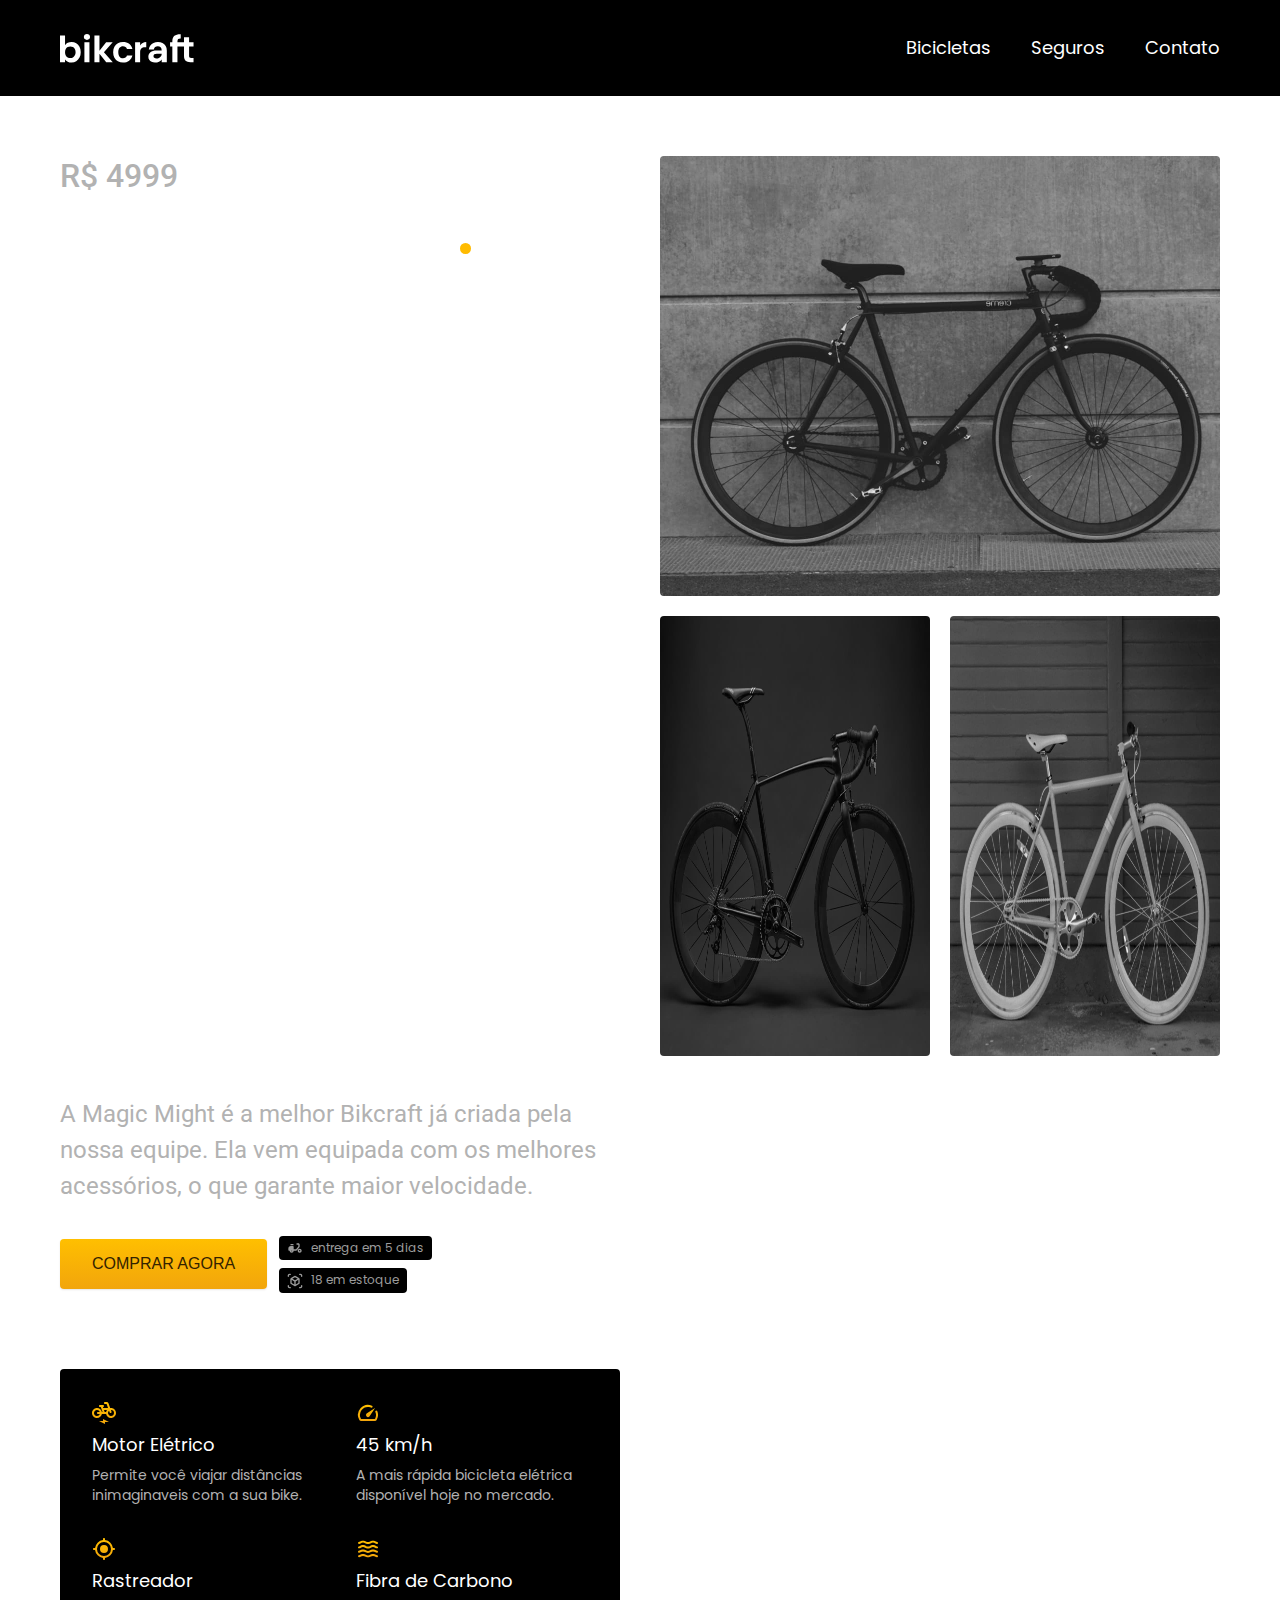
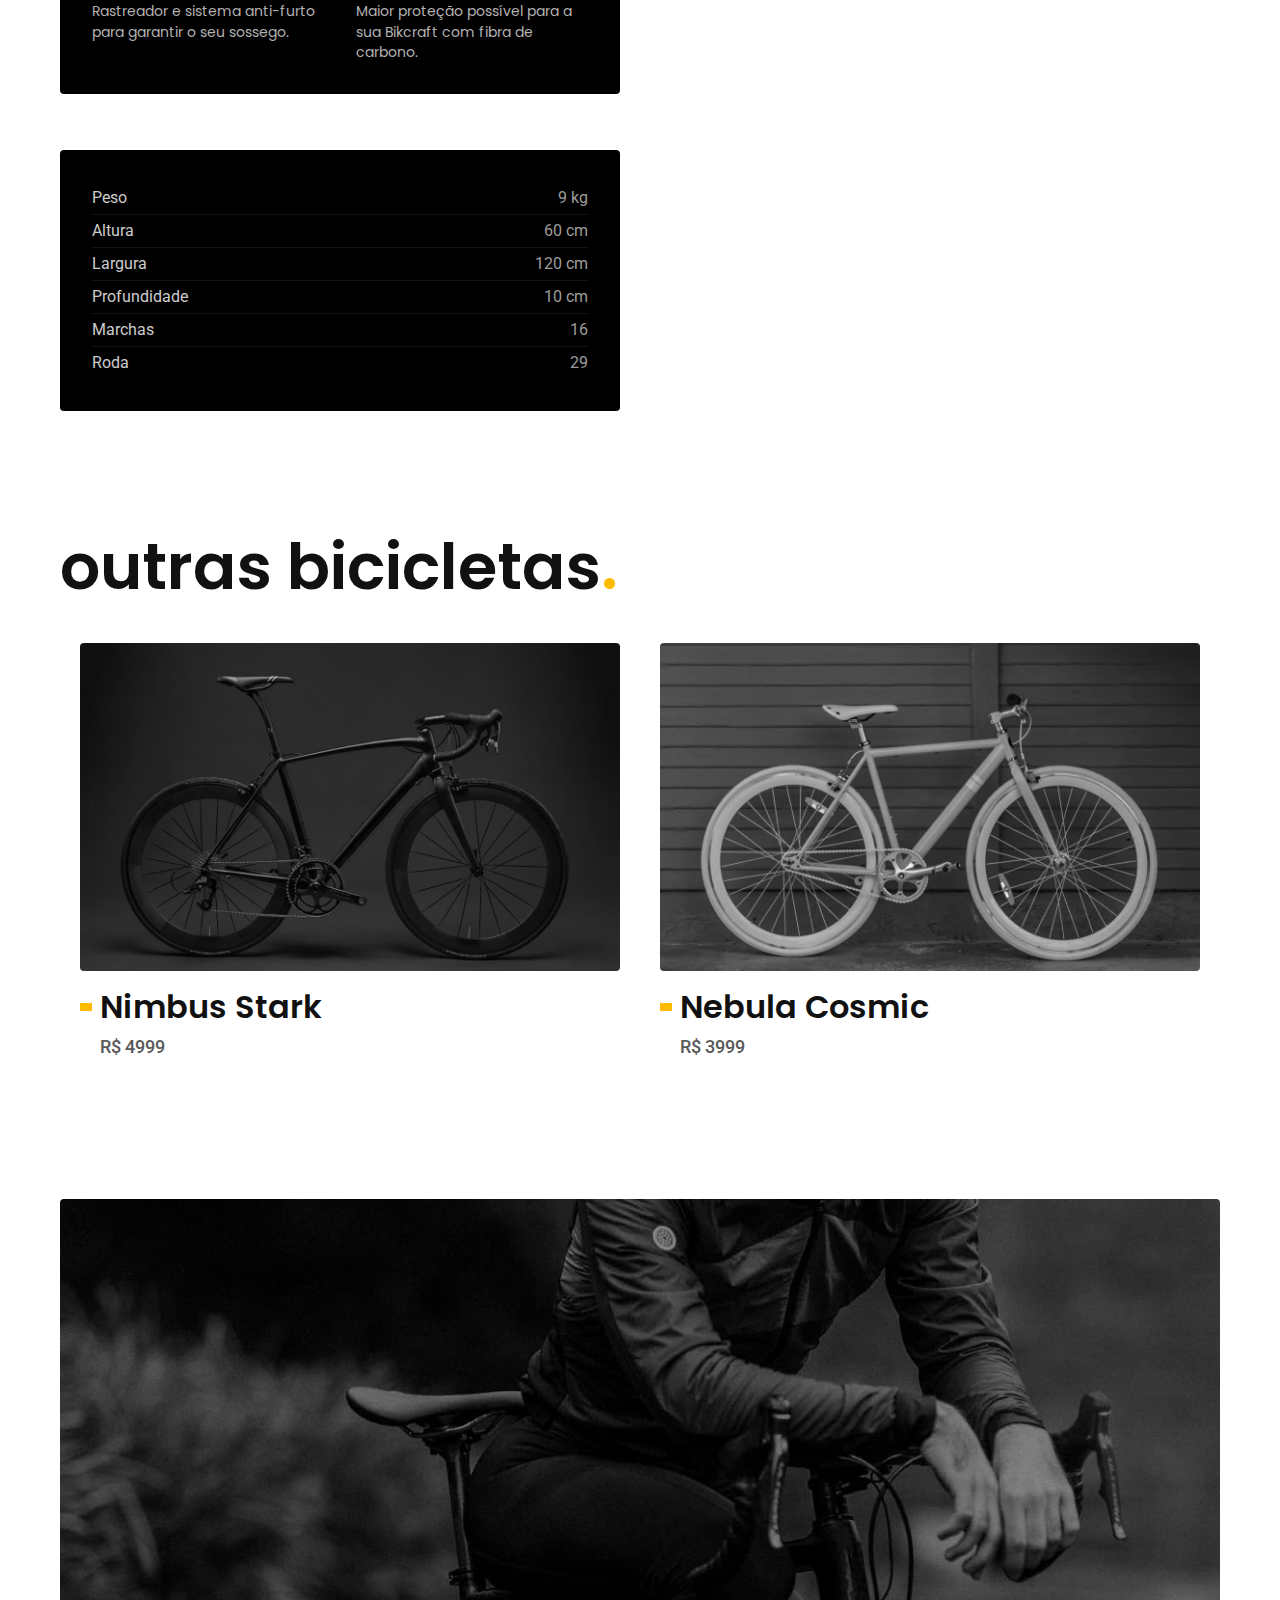
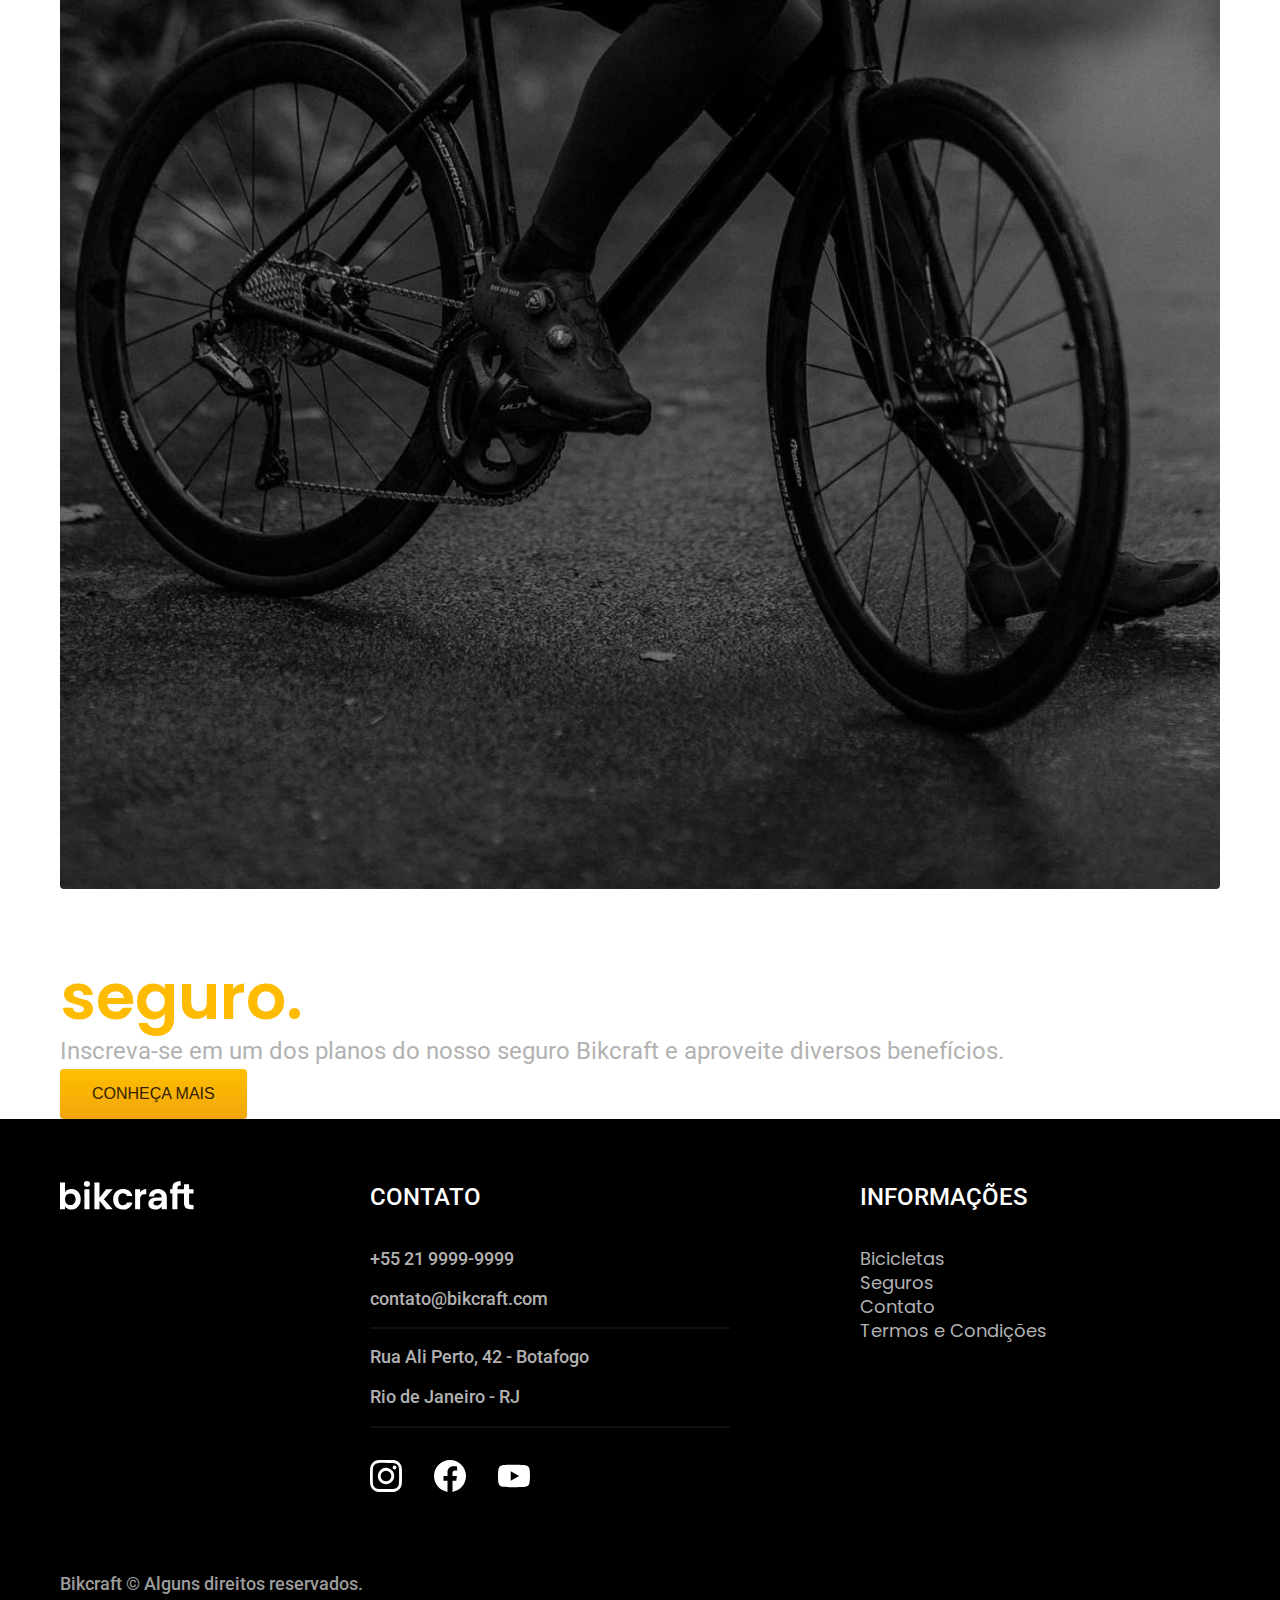
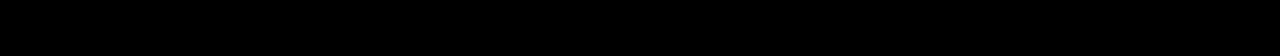
==== HTML e CSS para Iniciantes/1001 - Bikcraft/bicicletas/magic.html @ e3ff5205 "Update Projeto" ====
<!DOCTYPE html>
<html lang="pt-br">

<head>
  <meta charset="UTF-8">
  <meta name="viewport" content="width=device-width, initial-scale=1.0">
  <title>Magic | Bikcraft</title>
  <meta name="description" content="Bicicletas elétricas de alta precisão e qualidade, feitas sob medida para o cliente. Explore o mundo na sua velocidade com a Bikcraft.">

  <link rel="icon" href="./favicon.svg" type="image/svg+xml">

  <link href="../css/style.css" rel="preload" as="style">
  <link href="../css/style.css" rel="stylesheet">

  <link rel="preconnect" href="https://fonts.googleapis.com">
  <link rel="preconnect" href="https://fonts.gstatic.com" crossorigin>
  <link href="https://fonts.googleapis.com/css2?family=Merriweather:ital,wght@1,900&family=Poppins:wght@500;600&family=Roboto:wght@400;500&display=swap" rel="stylesheet">
</head>

<body id="bicicleta">
  <header class="header-bg">
    <div class="header container">
      <a href="../">
        <img src="../img/bikcraft.svg" alt="Bikcraft" width="136" height="32">
      </a>
      <nav aria-label="primaria">
        <ul class="header-menu font-1-m cor-0">
          <li><a href="../bicicletas.html">Bicicletas</a></li>
          <li><a href="../seguros.html">Seguros</a></li>
          <li><a href="../contato.html">Contato</a></li>
        </ul>
      </nav>
    </div>
  </header>

  <main class="bicicleta-bg">
    <div class="bicicleta container">
      <div class="bicicleta-titulo">
        <span class="font-2-xl cor-5">R$ 4999</span>
        <h1 class="font-1-xxl cor-0">Magic Might<span class="cor-p1">.</span></h1>
      </div>
      <div class="bicicleta-imagens">
        <img src="../img/bicicleta/nimbus2.jpg" alt="Bicicleta preta" width="560" height="440">
        <img src="../img/bicicleta/nimbus1.jpg" alt="Bicicleta preta" width="560" height="440">
        <img src="../img/bicicleta/nimbus3.jpg" alt="Bicicleta branca" width="560" height="440">
      </div>
      <div class="bicicleta-conteudo">
        <p class="font-2-l cor-5">A Magic Might é a melhor Bikcraft já criada pela nossa equipe. Ela vem equipada com os melhores acessórios, o que garante maior velocidade.</p>
        <div class="bicicleta-comprar">
          <a class="botao" href="../orcamento.html?tipo=bikcraft&produto=magic">Comprar Agora</a>
          <span class="font-1-xs cor-6"><img src="../img/icones/entrega.svg" alt=""> entrega em 5 dias</span>
          <span class="font-1-xs cor-6"><img src="../img/icones/estoque.svg" alt=""> 18 em estoque</span>
        </div>
        <h2 class="font-1-xs cor-0">Informações</h2>
        <ul class="bicicleta-informacoes">
          <li>
            <img src="../img/icones/eletrica.svg" alt="">
            <h3 class="font-1-m cor-0">Motor Elétrico</h3>
            <p class="font-2-xs cor-5">Permite você viajar distâncias inimaginaveis com a sua bike.</p>
          </li>
          <li>
            <img src="../img/icones/velocidade.svg" alt="">
            <h3 class="font-1-m cor-0">45 km/h</h3>
            <p class="font-2-xs cor-5">A mais rápida bicicleta elétrica disponível hoje no mercado.</p>
          </li>
          <li>
            <img src="../img/icones/rastreador.svg" alt="">
            <h3 class="font-1-m cor-0">Rastreador</h3>
            <p class="font-2-xs cor-5">Rastreador e sistema anti-furto para garantir o seu sossego.</p>
          </li>
          <li>
            <img src="../img/icones/carbono.svg" alt="">
            <h3 class="font-1-m cor-0">Fibra de Carbono</h3>
            <p class="font-2-xs cor-5">Maior proteção possível para a sua Bikcraft com fibra de carbono.</p>
          </li>
        </ul>
        <h2 class="font-1-xs cor-0">Ficha Técnica</h2>
        <ul class="bicicleta-ficha font-2-s cor-4">
          <li>Peso <span>9 kg</span></li>
          <li>Altura <span>60 cm</span></li>
          <li>Largura <span>120 cm</span></li>
          <li>Profundidade <span>10 cm</span></li>
          <li>Marchas <span>16</span></li>
          <li>Roda <span>29</span></li>
        </ul>
      </div>
    </div>
  </main>

  <article class="bicicletas-lista container">
    <h2 class="font-1-xxl">outras bicicletas<span class="cor-p1">.</span></h2>
    <ul>
      <li>
        <a href="./nimbus.html">
          <img src="../img/bicicletas/nimbus.jpg" alt="Bicicleta preta">
          <h3 class="font-1-xl">Nimbus Stark</h3>
          <span class="font-2-m cor-8">R$ 4999</span>
        </a>
      </li>
      <li>
        <a href="./nebula.html">
          <img src="../img/bicicletas/nebula.jpg" alt="Bicicleta branca">
          <h3 class="font-1-xl">Nebula Cosmic</h3>
          <span class="font-2-m cor-8">R$ 3999</span>
        </a>
      </li>
    </ul>
  </article>

  <article class="seguro-bg">
    <div class="seguro container">
      <div class="seguro-imagem">
        <img src="../img/fotos/seguros.jpg" alt="Pessoa parada em cima de uma bicicleta">
      </div>
      <div class="seguro-conteudo">
        <h2 class="font-1-xxl cor-0">Pedale mais tranquilo com o nosso <span class="cor-p1">seguro.</span></h2>
        <p class="font-2-l cor-5">Inscreva-se em um dos planos do nosso seguro Bikcraft e aproveite diversos benefícios.</p>
        <a class="botao" href="../seguros.html">Conheça Mais</a>
      </div>
    </div>
  </article>

  <footer class="footer-bg">
    <div class="footer container">
      <img src="../img/bikcraft.svg" alt="Bikcraft">
      <div class="footer-contato">
        <h3 class="font-2-l-b cor-0">Contato</h3>
        <ul class="font-2-m cor-5">
          <li>+55 21 9999-9999</li>
          <li>contato@bikcraft.com</li>
          <li>Rua Ali Perto, 42 - Botafogo</li>
          <li>Rio de Janeiro - RJ</li>
        </ul>
        <div class="footer-redes">
          <a href="./"><img src="../img/redes/instagram.svg" alt="Instagram"></a>
          <a href="./"><img src="../img/redes/facebook.svg" alt="Facebook"></a>
          <a href="./"><img src="../img/redes/youtube.svg" alt="Youtube"></a>
        </div>
      </div>
      <div class="footer-informacoes">
        <h3 class="font-2-l-b cor-0">Informações</h3>
        <nav>
          <ul class="font-1-m cor-5">
            <li><a href="../bicicletas.html">Bicicletas</a></li>
            <li><a href="../seguros.html">Seguros</a></li>
            <li><a href="../contato.html">Contato</a></li>
            <li><a href="../termos.html">Termos e Condições</a></li>
          </ul>
        </nav>
      </div>
      <p class="font-2-m cor-6 footer-copy">Bikcraft © Alguns direitos reservados.</p>
    </div>
  </footer>

  <script src="../js/script.js"></script>
</body>

</html>
---- HTML e CSS para Iniciantes/1001 - Bikcraft/css/style.css ----
@import "./global/global.css";
@import "./utilidades/tipografia.css";
@import "./utilidades/cores.css";
@import "./global/header.css";
@import "./global/footer.css";



/* Utilidades*/
@import "./utilidades/componentes.css";

/* Home */

@import "./home/introducao.css";
@import "./home/tecnologia.css";
@import "./home/parceiros.css";
@import "./home/depoimento.css";

/* Bicicletas */
@import "./bicicletas/bicicletas-listas.css";
@import "./bicicletas/bicicletas.css";


/* Bicicleta */
@import "./bicicleta/bicicleta.css";

/* Seguros */
@import "./seguros/seguros.css";
@import "./seguros/perguntas.css";
@import "./seguros/vantagens.css";

/* Termos e Condições */
@import "./termos/termos.css";
---- HTML e CSS para Iniciantes/1001 - Bikcraft/css/style.css ----
@import "./global/global.css";
@import "./utilidades/tipografia.css";
@import "./utilidades/cores.css";
@import "./global/header.css";
@import "./global/footer.css";



/* Utilidades*/
@import "./utilidades/componentes.css";

/* Home */

@import "./home/introducao.css";
@import "./home/tecnologia.css";
@import "./home/parceiros.css";
@import "./home/depoimento.css";

/* Bicicletas */
@import "./bicicletas/bicicletas-listas.css";
@import "./bicicletas/bicicletas.css";


/* Bicicleta */
@import "./bicicleta/bicicleta.css";

/* Seguros */
@import "./seguros/seguros.css";
@import "./seguros/perguntas.css";
@import "./seguros/vantagens.css";

/* Termos e Condições */
@import "./termos/termos.css";
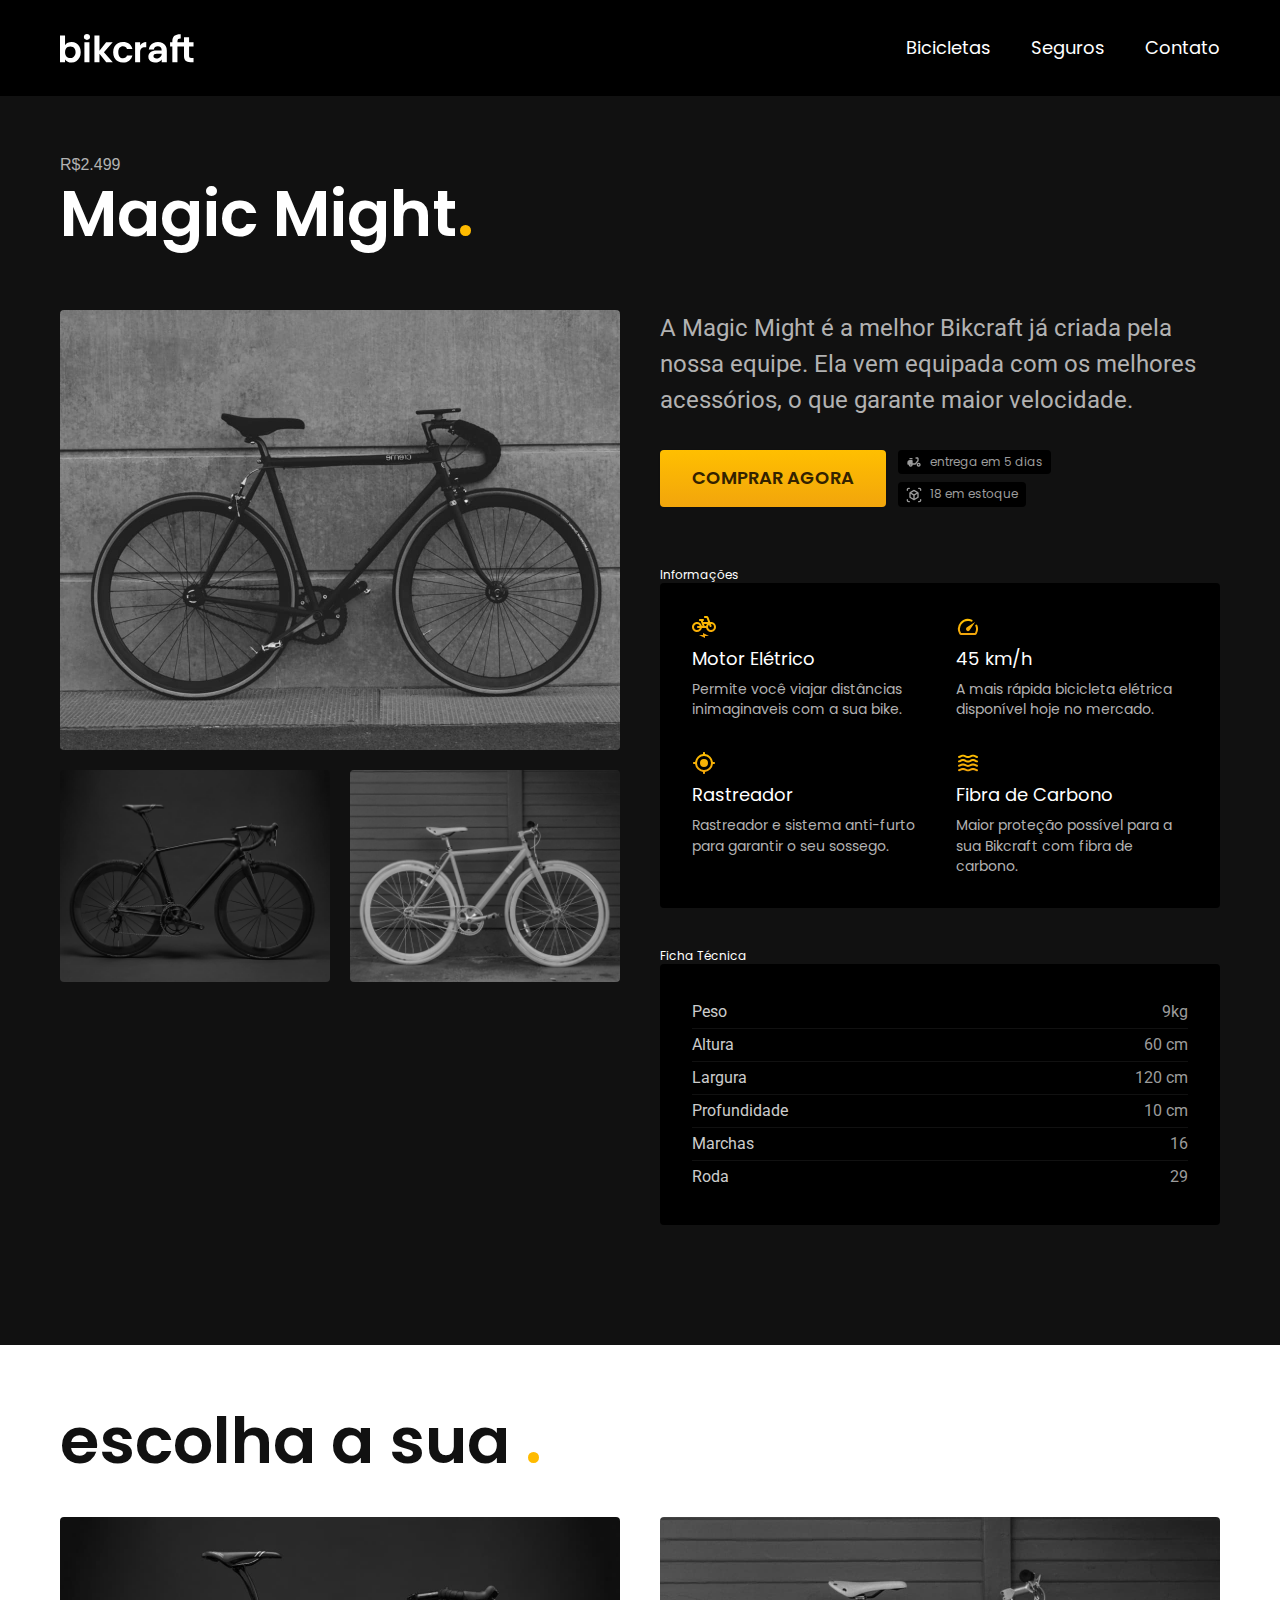
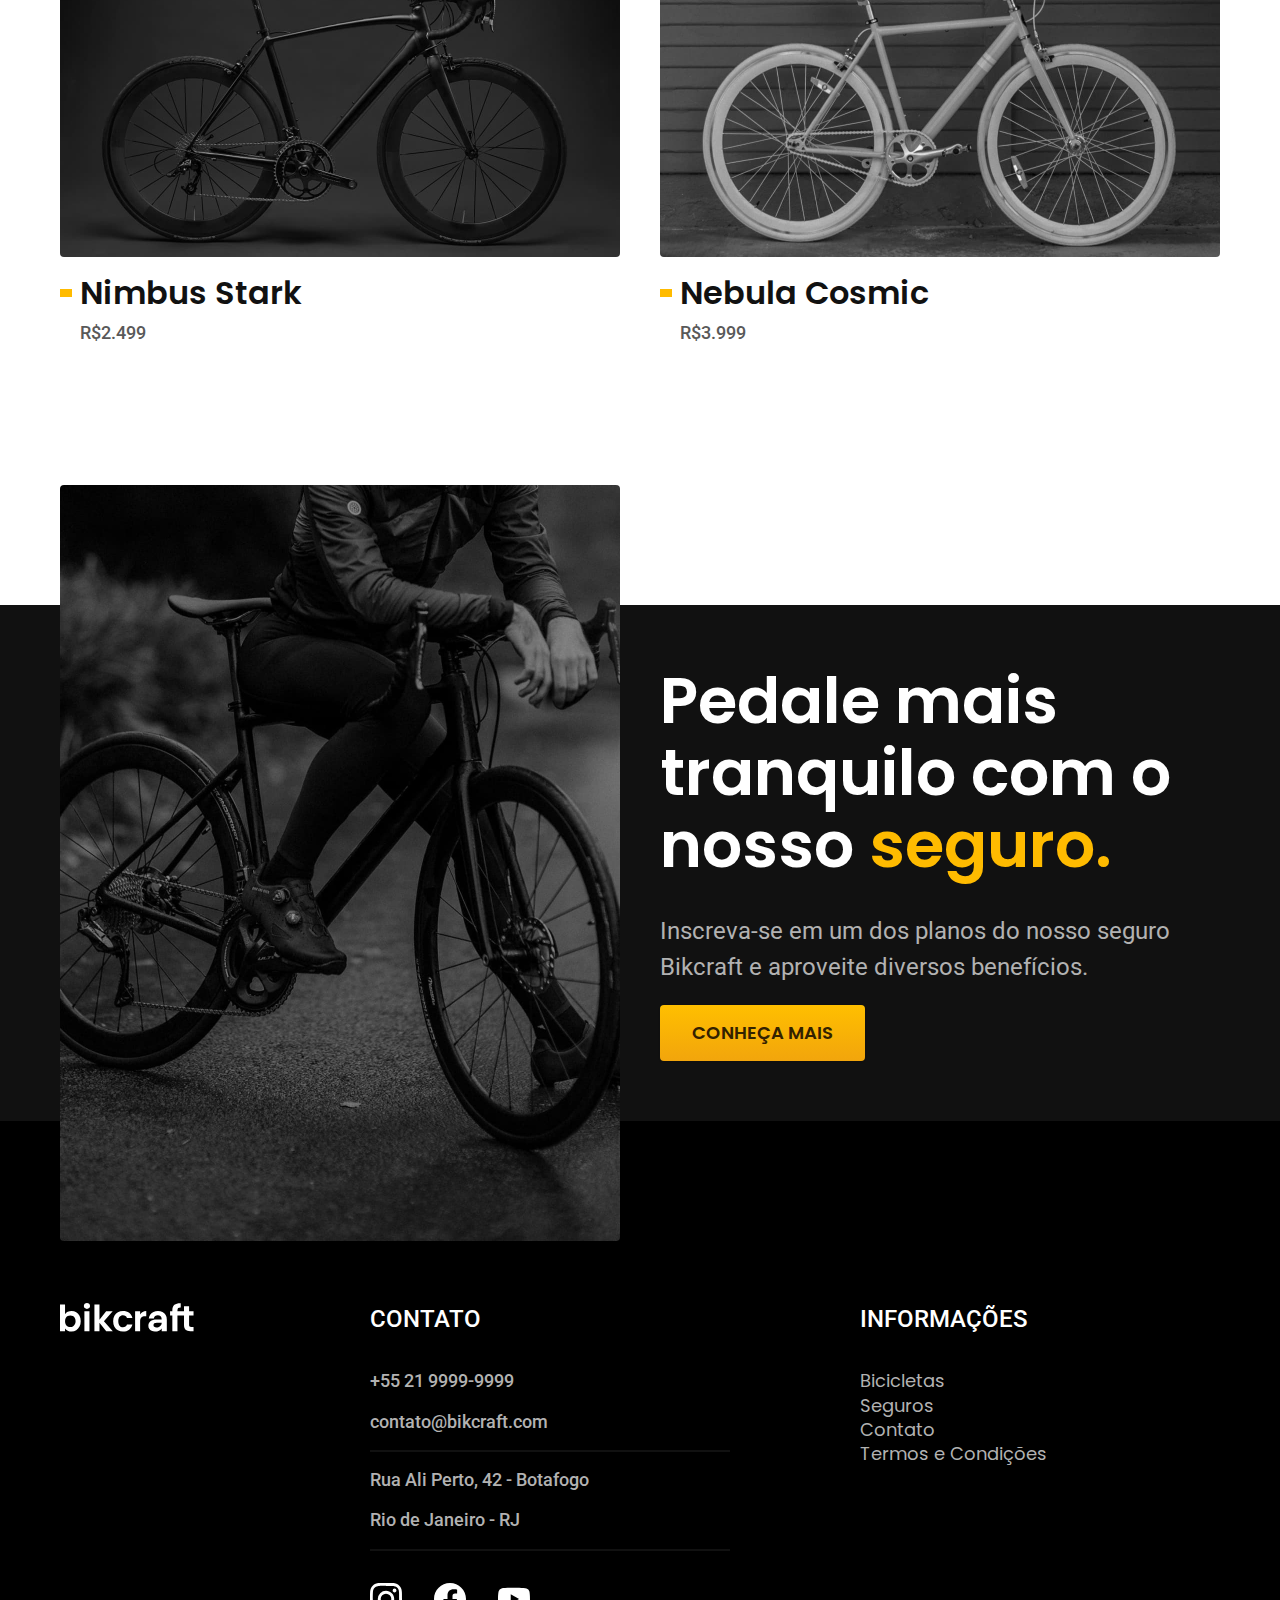
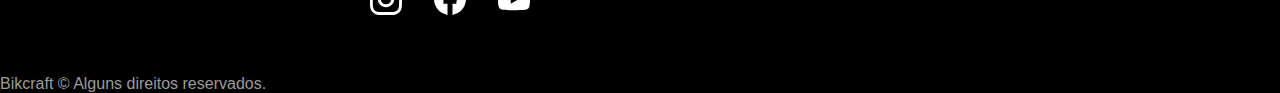
==== commit 0124eae3: "Contato" ====
--- a/HTML e CSS para Iniciantes/1001 - Bikcraft/bicicletas/magic.html
+++ b/HTML e CSS para Iniciantes/1001 - Bikcraft/bicicletas/magic.html
@@ -1,55 +1,50 @@
 <!DOCTYPE html>
 <html lang="pt-br">
-
 <head>
-  <meta charset="UTF-8">
-  <meta name="viewport" content="width=device-width, initial-scale=1.0">
-  <title>Magic | Bikcraft</title>
-  <meta name="description" content="Bicicletas elétricas de alta precisão e qualidade, feitas sob medida para o cliente. Explore o mundo na sua velocidade com a Bikcraft.">
-
-  <link rel="icon" href="./favicon.svg" type="image/svg+xml">
-
-  <link href="../css/style.css" rel="preload" as="style">
-  <link href="../css/style.css" rel="stylesheet">
-
-  <link rel="preconnect" href="https://fonts.googleapis.com">
-  <link rel="preconnect" href="https://fonts.gstatic.com" crossorigin>
-  <link href="https://fonts.googleapis.com/css2?family=Merriweather:ital,wght@1,900&family=Poppins:wght@500;600&family=Roboto:wght@400;500&display=swap" rel="stylesheet">
+    <meta charset="UTF-8">
+    <meta http-equiv="X-UA-Compatible" content="IE=edge">
+    <meta name="viewport" content="width=device-width, initial-scale=1.0">
+    <meta name="description" content="magic.">
+    <title>Magic | Bikcraft</title>
+    <link rel="stylesheet" href="../css/style.css">
+    <link rel="shortcut icon" href="favicon.svg" type="image/x-icon">
+    <link rel="preconnect" href="https://fonts.googleapis.com">
+    <link rel="preconnect" href="https://fonts.gstatic.com" crossorigin>
+    <link href="https://fonts.googleapis.com/css2?family=Merriweather:ital,wght@1,900&family=Poppins:wght@400;600&family=Roboto:wght@400;500&display=swap" rel="stylesheet">
 </head>
-
 <body id="bicicleta">
   <header class="header-bg">
-    <div class="header container">
-      <a href="../">
-        <img src="../img/bikcraft.svg" alt="Bikcraft" width="136" height="32">
-      </a>
-      <nav aria-label="primaria">
-        <ul class="header-menu font-1-m cor-0">
-          <li><a href="../bicicletas.html">Bicicletas</a></li>
-          <li><a href="../seguros.html">Seguros</a></li>
-          <li><a href="../contato.html">Contato</a></li>
-        </ul>
-      </nav>
-    </div>
+      <div class="header container">
+          <a href="../"><img src="../img/bikcraft.svg" alt="Bikcraft"></a>
+          <nav aria-label="primaria">
+              <ul class="header-menu font-1-m cor-0">
+                  <li><a href="../bicicletas.html">Bicicletas</a></li>
+                  <li><a href="../seguros.html">Seguros</a></li>
+                  <li><a href="../contato.html">Contato</a></li>
+              </ul>
+          </nav>
+      </div>
   </header>
 
-  <main class="bicicleta-bg">
+  <main class="titulo-bg">
+    <div>
+        <div class="titulo container">
+            <p class="font-2-l-xl cor-5">R$2.499</p>
+            <h1 class="font-1-xxl cor-0">Magic Might<span class="cor-p1">.</span></h1>
+        </div>
+    </div>
     <div class="bicicleta container">
-      <div class="bicicleta-titulo">
-        <span class="font-2-xl cor-5">R$ 4999</span>
-        <h1 class="font-1-xxl cor-0">Magic Might<span class="cor-p1">.</span></h1>
-      </div>
       <div class="bicicleta-imagens">
-        <img src="../img/bicicleta/nimbus2.jpg" alt="Bicicleta preta" width="560" height="440">
-        <img src="../img/bicicleta/nimbus1.jpg" alt="Bicicleta preta" width="560" height="440">
-        <img src="../img/bicicleta/nimbus3.jpg" alt="Bicicleta branca" width="560" height="440">
+        <img src="../img/bicicleta/nimbus2.jpg" alt="">
+        <img src="../img/bicicleta/nimbus1.jpg" alt="">
+        <img src="../img/bicicleta/nimbus3.jpg" alt="">
       </div>
       <div class="bicicleta-conteudo">
         <p class="font-2-l cor-5">A Magic Might é a melhor Bikcraft já criada pela nossa equipe. Ela vem equipada com os melhores acessórios, o que garante maior velocidade.</p>
         <div class="bicicleta-comprar">
-          <a class="botao" href="../orcamento.html?tipo=bikcraft&produto=magic">Comprar Agora</a>
-          <span class="font-1-xs cor-6"><img src="../img/icones/entrega.svg" alt=""> entrega em 5 dias</span>
-          <span class="font-1-xs cor-6"><img src="../img/icones/estoque.svg" alt=""> 18 em estoque</span>
+          <a class="botao" href="../orcamento.html">Comprar Agora</a>
+          <span class="font-1-xs cor-6"><img src="../img/icones/entrega.svg" alt="">entrega em 5 dias</span>
+          <span class="font-1-xs cor-6"><img src="../img/icones/estoque.svg" alt="">18 em estoque</span>
         </div>
         <h2 class="font-1-xs cor-0">Informações</h2>
         <ul class="bicicleta-informacoes">
@@ -76,7 +71,7 @@
         </ul>
         <h2 class="font-1-xs cor-0">Ficha Técnica</h2>
         <ul class="bicicleta-ficha font-2-s cor-4">
-          <li>Peso <span>9 kg</span></li>
+          <li>Peso <span>9kg</span></li>
           <li>Altura <span>60 cm</span></li>
           <li>Largura <span>120 cm</span></li>
           <li>Profundidade <span>10 cm</span></li>
@@ -88,22 +83,24 @@
   </main>
 
   <article class="bicicletas-lista container">
-    <h2 class="font-1-xxl">outras bicicletas<span class="cor-p1">.</span></h2>
+    <h2 class=" font-1-xxl">escolha a sua <span class="cor-p1">.</span></h2>
+
     <ul>
-      <li>
-        <a href="./nimbus.html">
-          <img src="../img/bicicletas/nimbus.jpg" alt="Bicicleta preta">
-          <h3 class="font-1-xl">Nimbus Stark</h3>
-          <span class="font-2-m cor-8">R$ 4999</span>
-        </a>
-      </li>
-      <li>
-        <a href="./nebula.html">
-          <img src="../img/bicicletas/nebula.jpg" alt="Bicicleta branca">
-          <h3 class="font-1-xl">Nebula Cosmic</h3>
-          <span class="font-2-m cor-8">R$ 3999</span>
-        </a>
-      </li>
+        <li>
+            <a href="magic.html">
+                <img src="../img/bicicletas/nimbus.jpg" alt="Bicicleta preta">
+                <h3 class="font-1-xl">Nimbus Stark</h3>
+                <span class="font-2-m cor-8">R$2.499</span>
+            </a>
+        </li>
+
+        <li>
+            <a href="nebula.html">
+                <img src="../img/bicicletas/nebula.jpg" alt="Bicicleta preta">
+                <h3 class="font-1-xl">Nebula Cosmic</h3>
+                <span class="font-2-m cor-8">R$3.999</span>
+            </a>
+        </li>
     </ul>
   </article>
 
@@ -115,44 +112,41 @@
       <div class="seguro-conteudo">
         <h2 class="font-1-xxl cor-0">Pedale mais tranquilo com o nosso <span class="cor-p1">seguro.</span></h2>
         <p class="font-2-l cor-5">Inscreva-se em um dos planos do nosso seguro Bikcraft e aproveite diversos benefícios.</p>
-        <a class="botao" href="../seguros.html">Conheça Mais</a>
+        <a href="../seguros.html" class="botao">Conheça Mais</a>
       </div>
     </div>
   </article>
 
-  <footer class="footer-bg">
-    <div class="footer container">
-      <img src="../img/bikcraft.svg" alt="Bikcraft">
-      <div class="footer-contato">
-        <h3 class="font-2-l-b cor-0">Contato</h3>
-        <ul class="font-2-m cor-5">
-          <li>+55 21 9999-9999</li>
-          <li>contato@bikcraft.com</li>
-          <li>Rua Ali Perto, 42 - Botafogo</li>
-          <li>Rio de Janeiro - RJ</li>
-        </ul>
-        <div class="footer-redes">
-          <a href="./"><img src="../img/redes/instagram.svg" alt="Instagram"></a>
-          <a href="./"><img src="../img/redes/facebook.svg" alt="Facebook"></a>
-          <a href="./"><img src="../img/redes/youtube.svg" alt="Youtube"></a>
+    <footer class="footer-bg">
+        <div class="footer container">
+            <img src="../img/bikcraft.svg" alt="Bikcraft">   
+            <div class="footer-contato">
+                <h3 class="font-2-l-b cor-0">Contato</h3>
+                <ul class="font-2-m cor-5">
+                    <li><a href="tel:+552199999999">+55 21 9999-9999</a></li>
+                    <li><a href="mailto:contato@bikcract.com">contato@bikcraft.com</a></li>
+                    <li>Rua Ali Perto, 42 - Botafogo</li>
+                    <li>Rio de Janeiro - RJ</li>
+                </ul>
+                <div class="footer-redes">
+                    <a href="../"><img src="../img/redes/instagram.svg" alt="Intragram"></a>
+                    <a href="../"><img src="../img/redes/facebook.svg" alt="Facebook"></a>
+                    <a href="../"><img src="../img/redes/youtube.svg" alt="YouTube"></a>
+                </div>
+            </div>
+            <div class="footer-informacoes">
+                <h3 class="font-2-l-b cor-0">Informações</h3>
+                <nav>
+                    <ul class="font-1-m cor-5">
+                        <li><a href="../bicicletas.html">Bicicletas</a></li>
+                        <li><a href="../seguros.html">Seguros</a></li>
+                        <li><a href="../contato.html">Contato</a></li>
+                        <li><a href="../termos.html">Termos e Condições</a></li>
+                    </ul>
+                </nav>
+            </div>
         </div>
-      </div>
-      <div class="footer-informacoes">
-        <h3 class="font-2-l-b cor-0">Informações</h3>
-        <nav>
-          <ul class="font-1-m cor-5">
-            <li><a href="../bicicletas.html">Bicicletas</a></li>
-            <li><a href="../seguros.html">Seguros</a></li>
-            <li><a href="../contato.html">Contato</a></li>
-            <li><a href="../termos.html">Termos e Condições</a></li>
-          </ul>
-        </nav>
-      </div>
-      <p class="font-2-m cor-6 footer-copy">Bikcraft © Alguns direitos reservados.</p>
-    </div>
-  </footer>
-
-  <script src="../js/script.js"></script>
+        <p class="footer-copyfont-2-m cor-6">Bikcraft © Alguns direitos reservados.</p>
+    </footer>
 </body>
-
 </html>--- a/HTML e CSS para Iniciantes/1001 - Bikcraft/css/style.css
+++ b/HTML e CSS para Iniciantes/1001 - Bikcraft/css/style.css
@@ -8,6 +8,7 @@
 
 /* Utilidades*/
 @import "./utilidades/componentes.css";
+@import "./utilidades/formulario.css";
 
 /* Home */
 
@@ -23,11 +24,16 @@
 
 /* Bicicleta */
 @import "./bicicleta/bicicleta.css";
+@import "./bicicleta/seguro.css";
 
 /* Seguros */
 @import "./seguros/seguros.css";
 @import "./seguros/perguntas.css";
 @import "./seguros/vantagens.css";
+
+/* Contato */
+@import "./contato/contato.css";
+@import "./contato/lojas.css";
 
 /* Termos e Condições */
 @import "./termos/termos.css";
